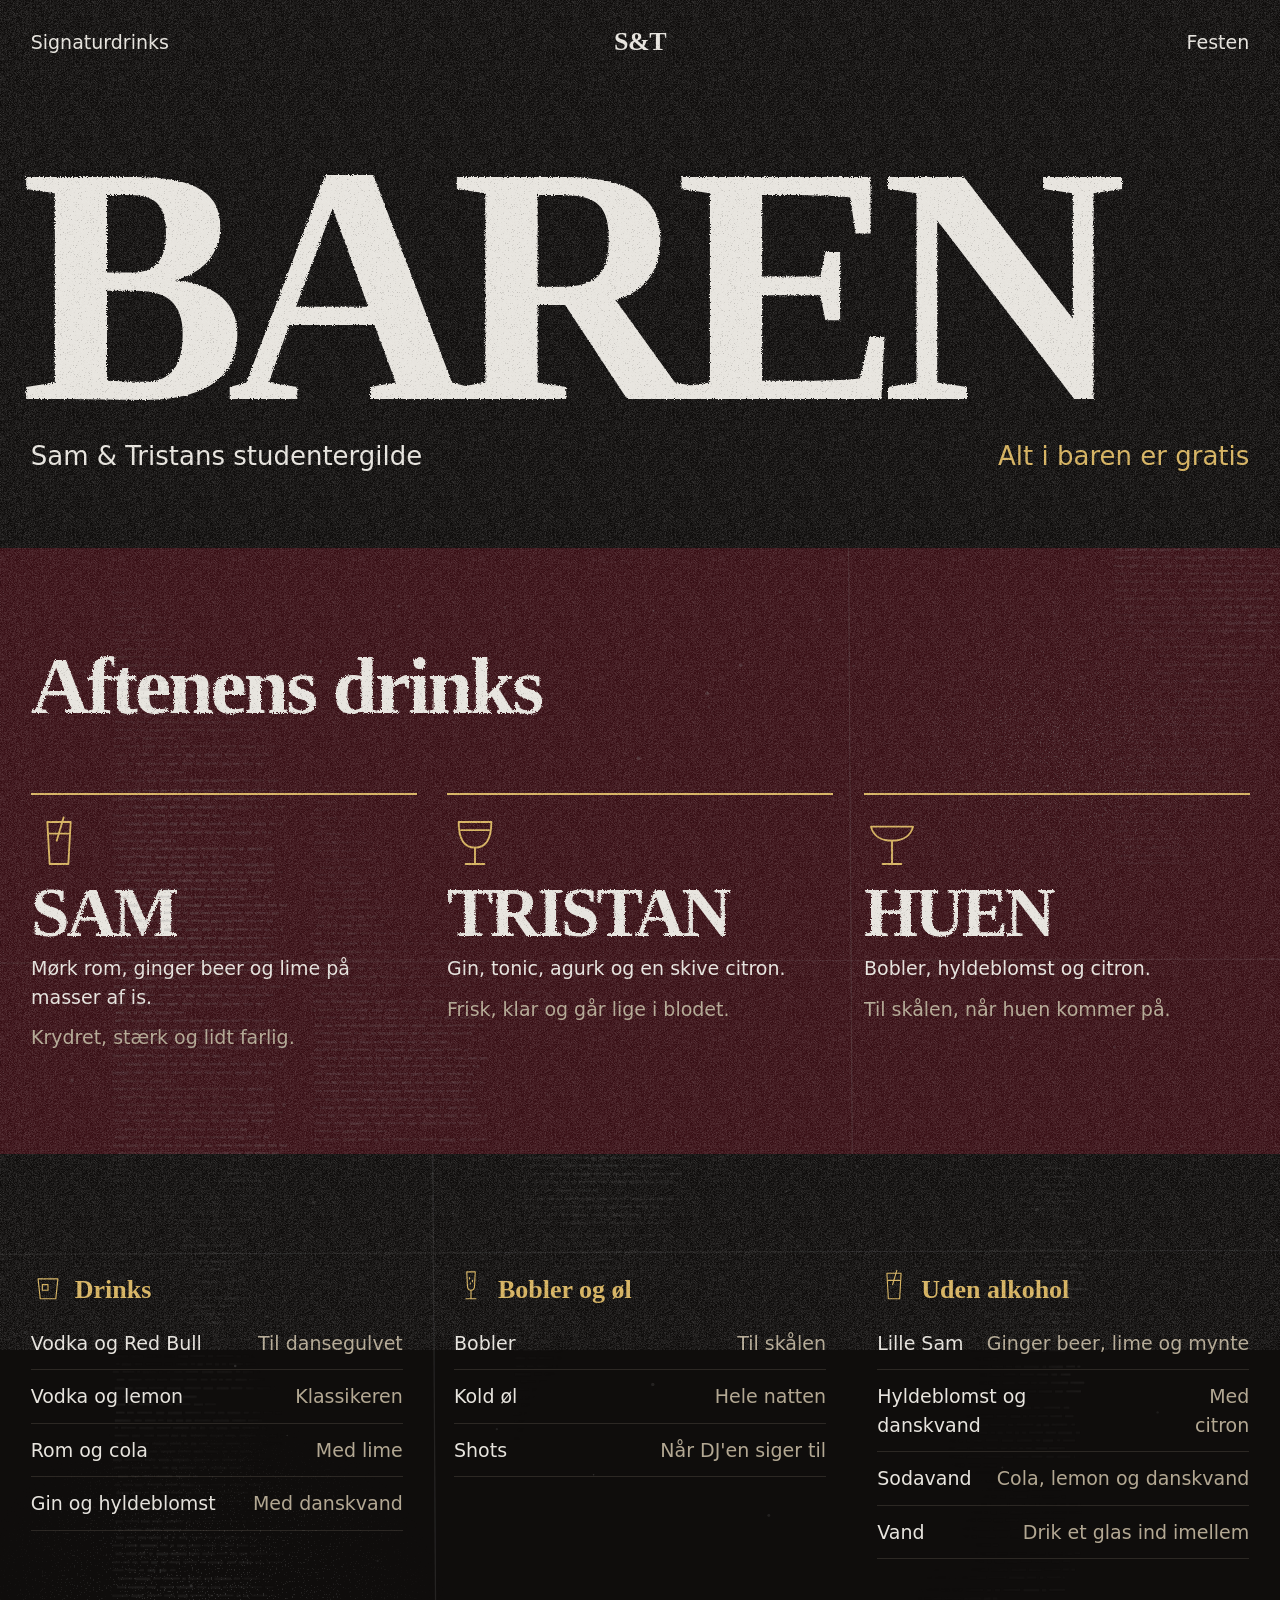
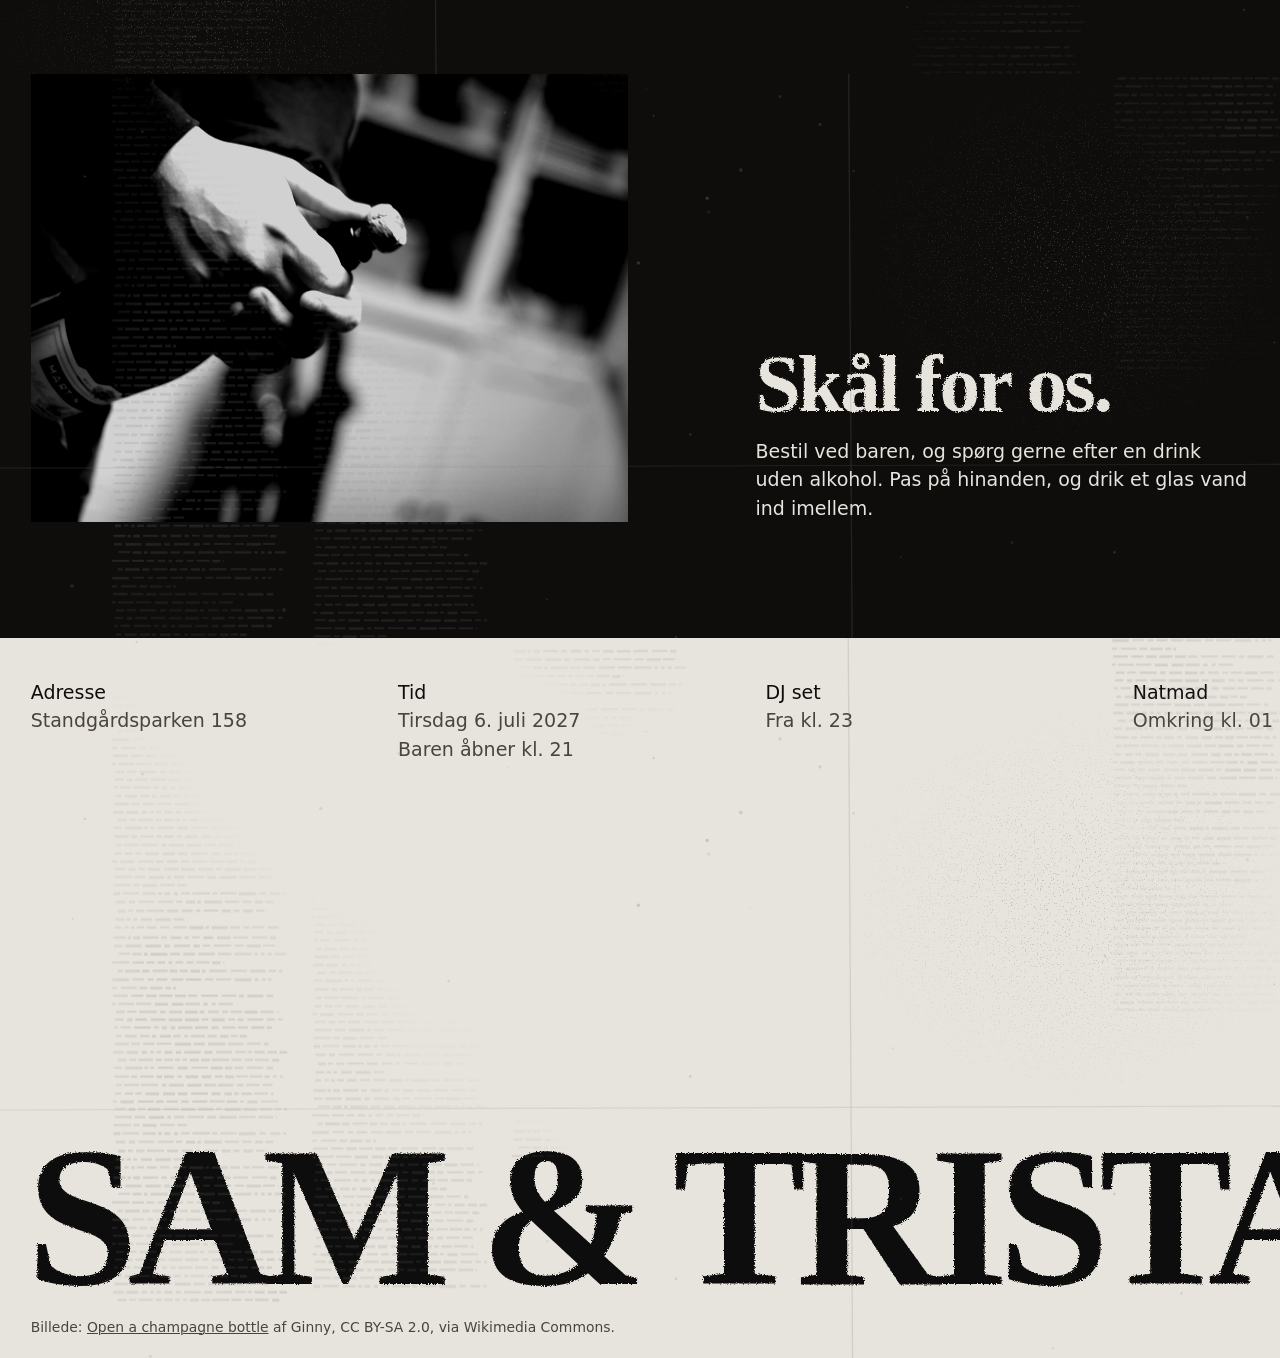
==== drinks/index.html @ c216efa0 "Drinkssiden, nyt drinkskort i A2, A3 og A5 og QR-kort til bordene Co-Authored-By: Claude Opus 5.5 <n" ====
<!doctype html>
<html lang="da">
<head>
<meta charset="utf-8">
<meta name="viewport" content="width=device-width, initial-scale=1">
<title>Baren hos Sam & Tristan</title>
<meta name="description" content="Drinkskortet til Sam & Tristans studentergilde, tirsdag 6. juli 2027.">
<meta name="robots" content="noindex, nofollow">
<meta name="theme-color" content="#0f0d0c">
<link rel="preconnect" href="https://api.fontshare.com">
<link rel="preconnect" href="https://cdn.fontshare.com" crossorigin>
<link href="https://api.fontshare.com/v2/css?f[]=zodiak@800&display=swap" rel="stylesheet">
<link href="https://api.fontshare.com/v2/css?f[]=general-sans@400,500&display=swap" rel="stylesheet">
<link rel="stylesheet" href="../style.css?v=10">
<style>
  /* Drinkssiden. Bygger på style.css og tilføjer kun det, siden selv har brug for. */
  .d-hero { padding: 0 0 clamp(32px, 6vw, 72px); }
  .d-hero .topbar { padding-bottom: clamp(40px, 8vw, 96px); }
  .d-title { padding: 0 var(--m); font: 800 26.5vw/.78 var(--display); letter-spacing: -.06em; text-transform: uppercase; margin-left: -.03em; }
  .d-sub { padding: 20px var(--m) 0; display: flex; justify-content: space-between; gap: 16px; flex-wrap: wrap; font-size: var(--step-lead); }
  .d-sub span:last-child { color: var(--accent); }

  .d-sig { padding: clamp(48px, 8vw, 120px) var(--m); display: grid; grid-template-columns: repeat(3, minmax(0, 1fr)); gap: clamp(16px, 2.4vw, 32px); background: var(--wine); }
  .d-sig h2 { grid-column: 1 / -1; font: 800 var(--step-head)/.9 var(--display); letter-spacing: -.035em; margin-bottom: clamp(16px, 3vw, 40px); }
  .sig { container-type: inline-size; border-top: 2px solid var(--accent); padding-top: 20px; display: grid; gap: 12px; align-content: start; }
  .sig .glas { width: 56px; height: 56px; color: var(--accent); }
  .sig h3 { font: 800 min(clamp(2.75rem, 1.5rem + 4vw, 5.5rem), 18cqw)/.85 var(--display); letter-spacing: -.045em; text-transform: uppercase; }
  .sig p { max-width: 30ch; }
  .sig small { color: var(--muted); font-size: var(--step-body); }

  .d-menu { padding: clamp(56px, 9vw, 140px) var(--m); display: grid; grid-template-columns: repeat(3, minmax(0, 1fr)); gap: clamp(32px, 4vw, 56px); }
  .gruppe h2 { display: flex; align-items: end; gap: 10px; font: 800 var(--step-lead)/1 var(--display); color: var(--accent); margin-bottom: 14px; }
  .gruppe .glas { width: 34px; height: 34px; flex: none; }
  .gruppe li { display: flex; justify-content: space-between; gap: 16px; padding: 12px 0; border-bottom: 1px solid #2c2824; }
  .gruppe li span:last-child { color: var(--muted); text-align: right; }

  .d-note { padding: 0 var(--m) clamp(56px, 9vw, 140px); display: grid; grid-template-columns: repeat(12, minmax(0, 1fr)); gap: 24px; align-items: end; }
  .d-note figure { grid-column: 1 / 7; aspect-ratio: 4 / 3; }
  .d-note div { grid-column: 8 / 13; display: grid; gap: 16px; }
  .d-note strong { font: 800 var(--step-head)/.9 var(--display); letter-spacing: -.035em; }

  @media (max-width: 900px) {
    .d-sig, .d-menu { grid-template-columns: 1fr; }
    .d-note figure, .d-note div { grid-column: 1 / -1; }
  }
</style>
<script>document.documentElement.classList.add('js')</script>
</head>
<body>
<svg width="0" height="0" style="position:absolute" aria-hidden="true"><filter id="blaek" x="-2%" y="-2%" width="104%" height="104%"><feTurbulence type="fractalNoise" baseFrequency=".85" numOctaves="2" seed="7"/><feDisplacementMap in="SourceGraphic" scale="3.5"/></filter></svg>

<header class="d-hero">
  <nav class="topbar">
    <a href="#signatur">Signaturdrinks</a>
    <a class="monogram" href="../" aria-label="Til forsiden">S&amp;T</a>
    <a href="../">Festen</a>
  </nav>
  <h1 class="d-title rough">Baren</h1>
  <p class="d-sub"><span>Sam &amp; Tristans studentergilde</span><span>Alt i baren er gratis</span></p>
</header>

<main>
<section class="d-sig" id="signatur" aria-labelledby="sig-h">
  <h2 id="sig-h" class="rough">Aftenens drinks</h2>
</section>

<section class="d-menu" id="menu" aria-label="Resten af baren"></section>

<section class="d-note" aria-label="Til sidst">
  <figure><img src="../img/champagne.jpg" width="1400" height="933" alt="Hænder der åbner en flaske champagne" loading="lazy"></figure>
  <div>
    <strong class="rough">Skål for os.</strong>
    <p>Bestil ved baren, og spørg gerne efter en drink uden alkohol. Pas på hinanden, og drik et glas vand ind imellem.</p>
  </div>
</section>
</main>

<footer class="foot">
  <div class="foot-cols">
    <div><p>Adresse</p><p>Standgårdsparken 158</p></div>
    <div><p>Tid</p><p>Tirsdag 6. juli 2027</p><p>Baren åbner kl. 21</p></div>
    <div><p>DJ set</p><p>Fra kl. 23</p></div>
    <div><p>Natmad</p><p>Omkring kl. 01</p></div>
  </div>
  <p class="wordmark rough" aria-hidden="true">Sam &amp; Tristan</p>
  <p class="credits">Billede: <a href="https://commons.wikimedia.org/w/index.php?curid=91272451">Open a champagne bottle</a> af Ginny, CC BY-SA 2.0, via Wikimedia Commons.</p>
</footer>

<script src="data.js?v=1"></script>
<script>
  const B = window.BAREN;
  document.getElementById('signatur').insertAdjacentHTML('beforeend', B.signatur.map((d) =>
    `<article class="sig">${B.svg(d.glas)}<h3 class="rough">${d.navn}</h3><p>${d.ind}.</p><small>${d.om}</small></article>`).join(''));
  document.getElementById('menu').innerHTML = B.grupper.map((g) =>
    `<div class="gruppe"><h2>${B.svg(g.glas)}${g.navn}</h2><ul>${g.liste.map(([a, b]) => `<li><span>${a}</span><span>${b}</span></li>`).join('')}</ul></div>`).join('');
</script>
</body>
</html>
---- style.css ----
:root {
  --bg: #0f0d0c;
  --surface: #1c1916;
  --ink: #e7e4de;
  --muted: #b3a893;
  --accent: #d6b25e;
  --accent-ink: #0f0d0c;
  --wine: #3a1016;
  --wine-step: #4b1820;

  --display: "Gambarino", "Times New Roman", serif;
  --text: "General Sans", system-ui, sans-serif;

  --step-small: clamp(0.8125rem, 0.79rem + 0.1vw, 0.875rem);
  --step-body: clamp(1.0625rem, 1rem + 0.25vw, 1.1875rem);
  --step-lead: clamp(1.25rem, 1.1rem + 0.7vw, 1.625rem);
  --step-head: clamp(2rem, 1.3rem + 3.2vw, 4rem);

  --m: clamp(20px, 2.4vw, 32px);
  --gap: clamp(120px, 14vw, 200px);
  --ease: cubic-bezier(.2, .7, .2, 1);
  --grain: url("data:image/svg+xml,%3Csvg xmlns='http://www.w3.org/2000/svg' width='220' height='220'%3E%3Cfilter id='n'%3E%3CfeTurbulence type='fractalNoise' baseFrequency='.9' numOctaves='3' stitchTiles='stitch'/%3E%3CfeColorMatrix type='saturate' values='0'/%3E%3C/filter%3E%3Crect width='100%25' height='100%25' filter='url(%23n)' opacity='.16'/%3E%3C/svg%3E");
}

*, *::before, *::after { box-sizing: border-box; }
html { -webkit-text-size-adjust: 100%; scroll-behavior: smooth; }
body {
  margin: 0;
  background: var(--bg);
  color: var(--ink);
  font: 400 var(--step-body)/1.5 var(--text);
  overflow-x: clip;
  background-image: var(--grain);
}
img { display: block; max-width: 100%; height: auto; }
h1, h2, h3, p, figure, dl, dd, ul { margin: 0; padding: 0; }
ul { list-style: none; }
a { color: inherit; }
::selection { background: var(--accent); color: var(--accent-ink); }
:focus-visible { outline: 3px solid var(--accent); outline-offset: 3px; }

.sr {
  position: absolute; width: 1px; height: 1px; overflow: hidden; /* taste-skill-ignore */
  clip: rect(0 0 0 0); white-space: nowrap;
}


/* Alle fotos får samme rå sort-hvide behandling */
figure { position: relative; overflow: hidden; background: var(--surface); }
figure::after {
  content: ""; position: absolute; inset: 0; pointer-events: none;
  background-image: var(--grain), var(--grain); background-size: 220px, 140px;
  mix-blend-mode: overlay; opacity: .9;
}
figure img, figure video {
  display: block;
  width: 100%; height: 100%; object-fit: cover;
  filter: grayscale(1) contrast(1.3) brightness(.9);
}

.h-big {
  font: 400 var(--step-head)/.95 var(--display);
  letter-spacing: -.02em;
  max-width: 14ch;
}
.h-mid {
  font: 400 var(--step-head)/.95 var(--display);
  letter-spacing: -.02em;
}

.btn {
  display: inline-flex; align-items: center; justify-content: center;
  min-height: 52px; padding: 0 28px;
  background: var(--accent); color: var(--accent-ink);
  font: 500 var(--step-body)/1 var(--text); text-decoration: none;
  border: 0; border-radius: 0; cursor: pointer;
  transition: background-color .18s, color .18s, transform .18s var(--ease);
}
.btn:hover { background: var(--ink); }
.btn:active { transform: scale(.97); }

/* ---------- Hero ---------- */
.hero {
  --sq: clamp(240px, 24vw, 360px);
  --fs: clamp(120px, 15vw, 230px);
  position: relative;
  min-height: 100svh;
  display: grid;
  grid-template-rows: auto 1fr auto auto;
  padding: 0 0 40px;
}
.topbar {
  display: grid; grid-template-columns: 1fr auto 1fr; align-items: center;
  padding: 28px var(--m) 0;
}
.topbar a { text-decoration: none; transition: color .18s; }
.topbar a:hover { color: var(--accent); }
.topbar a:last-child { justify-self: end; }
.monogram { font: 400 var(--step-lead)/1 var(--display); letter-spacing: -.02em; }

.band {
  position: relative; align-self: center;
  height: var(--sq);
  margin-top: 6vh;
  display: grid; place-items: center;
}
.hero-photo {
  position: absolute; left: 50%; top: 0;
  width: var(--sq); height: var(--sq);
  transform: translateX(-50%);
}
.hero-photo img {
  object-position: 68% 14%;
  filter: grayscale(1) contrast(1.25) brightness(.6);
  animation: drift 18s ease-in-out infinite alternate;
}
.line {
  position: absolute; left: 0; right: 0; top: 50%;
  transform: translateY(-52%);
  overflow: hidden; white-space: nowrap;
  font: 400 var(--fs)/1 var(--display);
  letter-spacing: -.03em;
}

.track {
  display: inline-flex; align-items: center; gap: .28em;
  padding-right: .28em;
  animation: slide 60s linear infinite;
}
.track i {
  display: inline-block; width: .16em; height: .16em;
  border-radius: 50%; background: currentColor;
}
@keyframes slide { to { transform: translateX(-50%); } }
@keyframes drift { from { transform: scale(1.02); } to { transform: scale(1.1) translateY(-2%); } }

.hero-copy {
  text-align: center;
  padding: 64px var(--m) 48px;
  display: grid; justify-items: center; gap: 16px;
}
.hero-title { font: 400 var(--step-head)/.95 var(--display); letter-spacing: -.02em; }
.hero-fact { font-size: var(--step-lead); color: var(--accent); }
.hero-lead { max-width: 40ch; margin-top: 8px; }
.hero-foot {
  display: flex; justify-content: space-between; align-items: center; gap: 24px;
  padding: 0 var(--m);
}

/* ---------- Intro ---------- */
.intro {
  display: grid;
  grid-template-columns: repeat(12, 1fr);
  column-gap: 24px;
  padding: var(--gap) var(--m) calc(var(--gap) * .6);
}
.intro-text { grid-column: 7 / 13; display: grid; gap: 28px; align-content: start; }
.statement {
  font-size: var(--step-lead);
  line-height: 1.25; text-indent: 3em; max-width: 30ch;
}
.intro-text p:last-child { max-width: 52ch; }
.intro-photo {
  grid-column: 1 / 6; grid-row: 1 / 3;
  aspect-ratio: 4 / 3; align-self: start;
  margin-top: 18vh;
}
.intro-note {
  grid-column: 7 / 10; grid-row: 2;
  align-self: end; font-size: var(--step-small); color: var(--muted); max-width: 26ch;
}

/* ---------- Aftenen ---------- */
.aftenen {
  background: var(--wine);
  display: grid;
  grid-template-columns: 1fr minmax(0, 600px) 1fr;
  gap: clamp(24px, 3vw, 56px);
  padding: var(--gap) var(--m);
  align-items: start;
}
.side { aspect-ratio: 4 / 5; }
.side-l { margin-top: 30vh; }
.side-r { margin-top: 8vh; }
.aftenen-col { container-type: inline-size; }
.giant {
  font: 400 27cqw/.8 var(--display);
  letter-spacing: -.04em;
  margin-left: -.03em;
}
.bars { margin-top: 28px; display: grid; gap: 6px; }
.bars details { background: var(--wine-step); }
.bars summary {
  list-style: none; cursor: pointer;
  display: grid; grid-template-columns: minmax(0, 1fr) auto minmax(0, 1fr); align-items: center; gap: 16px;
  min-height: 60px; padding: 0 20px;
  font-weight: 500;
  transition: background-color .18s;
}
.bars summary::-webkit-details-marker { display: none; }
.bars summary b { justify-self: center; text-align: center; font-weight: 400; color: var(--muted); font-variant-numeric: tabular-nums; }
.bars summary::after { justify-self: end; content: "+"; font: 400 var(--step-lead)/1 var(--text); margin-left: 8px; transition: transform .25s var(--ease); }
.bars details[open] summary::after { transform: rotate(45deg); }
.bars summary:hover { background: #561d26; }
.bars ul { padding: 4px 20px 0; display: grid; gap: 14px; }
.bars li { display: flex; justify-content: space-between; gap: 16px; font-variant-numeric: tabular-nums; }
.bars li span:last-child { text-align: right; color: var(--muted); }
.bars details p { padding: 16px 20px 22px; max-width: 48ch; }
.bars details ul:last-child { padding-bottom: 22px; }

/* ---------- Guldbillet ---------- */
.guld {
  display: grid;
  grid-template-columns: repeat(12, 1fr);
  column-gap: 24px;
  padding: var(--gap) var(--m);
  align-items: center;
}
.guld-photo { grid-column: 1 / 7; aspect-ratio: 4 / 5; }
.guld-photo img { object-position: 40% 50%; }
.guld-body { grid-column: 8 / 13; display: grid; gap: 28px; }
.guld-body > p { max-width: 46ch; }
.code label { display: block; margin-bottom: 10px; color: var(--muted); }
.code-row { display: flex; gap: 8px; flex-wrap: wrap; }
.code input {
  flex: 1 1 200px; min-height: 52px; padding: 0 16px;
  background: var(--surface); color: var(--ink);
  border: 2px solid var(--surface); border-radius: 0;
  font: 500 var(--step-body)/1 var(--text); letter-spacing: .08em; text-transform: uppercase;
  transition: border-color .18s;
}
.code input:focus { outline: none; border-color: var(--accent); }
.win:empty { display: none; }
.win {
  padding: 24px; background: var(--surface);
}
.win.ja { background: var(--accent); color: var(--accent-ink); }
.win strong { display: block; font: 400 var(--step-head)/.95 var(--display); letter-spacing: -.02em; margin-bottom: 12px; }
.prizes { display: grid; grid-template-columns: repeat(3, 1fr); gap: 20px; }
.prizes dt { font: 400 var(--step-lead)/1.05 var(--display); margin-bottom: 8px; color: var(--accent); }
.prizes dd { font-size: var(--step-small); color: var(--muted); }

/* ---------- Tilmeld ---------- */
.tilmeld { background: var(--accent) var(--grain); color: var(--accent-ink); }
.aftenen { background-image: var(--grain); }
.rsvp { padding: 48px var(--m) 24px; min-height: 70svh; display: grid; grid-template-rows: auto 1fr auto auto; }
.rsvp-top { display: grid; grid-template-columns: 1fr 1fr; gap: 40px; align-items: start; }
.rsvp-top p { margin-top: 14px; max-width: 40ch; }
.rsvp-top .rsvp-how { margin-top: 0; font-size: var(--step-lead); line-height: 1.3; max-width: 26ch; }
.bigword {
  grid-row: 3; align-self: end;
  display: flex; align-items: flex-end; justify-content: space-between; gap: 2vw;
  width: 100%; margin-top: 48px;
  color: inherit; text-decoration: none;
  font: 400 24vw/.78 var(--display); letter-spacing: -.045em;
  transition: color .15s;
}
.bigword svg { width: clamp(32px, 4vw, 56px); flex: none; margin-bottom: 2.4vw; transition: transform .25s var(--ease); }
.bigword:hover, .bigword:focus-visible { color: var(--ink); outline: none; }
.bigword:hover svg { transform: translate(6px, -6px); }
.bigword:active .bw-text { transform: scale(.985); }
.bw-text { display: inline-block; transform-origin: left bottom; transition: transform .15s; }
.rsvp-hint { grid-row: 4; margin-top: 12px; }

/* ---------- FAQ ---------- */
.faq {
  display: grid; grid-template-columns: repeat(12, 1fr); column-gap: 24px;
  padding: var(--gap) var(--m) calc(var(--gap) * .5);
}
.faq h2 { grid-column: 1 / 13; max-width: none; }
.qs { grid-column: 6 / 13; grid-row: 2; margin-top: 80px; display: grid; gap: 12px; align-content: start; }
.faq-photo { grid-column: 1 / 5; grid-row: 2; margin-top: 96px; aspect-ratio: 4 / 5; }
.faq-photo img { object-position: 55% 50%; }
.qs details { margin: 0 calc(min(24px, var(--m)) * -1); padding: 12px min(24px, var(--m)); transition: background-color .2s; }
.qs details[open] { background: var(--surface); }
.qs summary {
  list-style: none; cursor: pointer;
  display: flex; justify-content: space-between; align-items: center; gap: 20px;
  font-size: var(--step-lead); line-height: 1.3;
  transition: color .18s;
}
.qs summary:hover { color: var(--accent); }
.qs summary::-webkit-details-marker { display: none; }
.qs summary::after {
  content: ""; flex: none; width: 12px; height: 12px;
  border-right: 2px solid currentColor; border-bottom: 2px solid currentColor;
  transform: rotate(45deg) translate(-3px, -3px); transition: transform .25s var(--ease);
}
.qs details[open] summary::after { transform: rotate(225deg); }
.qs p { padding: 14px 0 8px; max-width: 48ch; }

/* ---------- Footer ---------- */
.foot {
  min-height: 80svh;
  display: grid; grid-template-rows: auto 1fr auto auto;
  background: var(--ink) var(--grain); color: var(--bg);
  padding: 40px var(--m) 20px;
}
.foot-cols { display: grid; grid-template-columns: repeat(4, 1fr); gap: 24px; }

.foot-cols p:first-child { font-weight: 500; }
.foot-cols p + p { color: #4a443c; }
.wordmark {
  grid-row: 3; justify-self: start; width: max-content;
  font: 400 15.6vw/.8 var(--display); letter-spacing: -.04em;
  white-space: nowrap; margin-left: -.02em;
}
.credits { grid-row: 4; margin-top: 20px; font-size: var(--step-small); color: #4a443c; max-width: 75ch; }
.credits a { text-decoration-thickness: 1px; }

/* ---------- Motion ---------- */
.js .rv { opacity: 0; transform: translateY(24px); transition: opacity .8s var(--ease), transform .8s var(--ease); transition-delay: var(--d, 0ms); }
.js .rv.in { opacity: 1; transform: none; }

@media (prefers-reduced-motion: reduce) {
  html { scroll-behavior: auto; }
  .track { animation: none; }
  .hero-photo img { animation: none; }
  .js .rv { opacity: 1; transform: none; transition: none; }
}

/* ---------- Tablet ---------- */
@media (max-width: 1000px) {
  .aftenen { grid-template-columns: 1fr 1fr; }
  .aftenen-col { grid-column: 1 / 3; grid-row: 1; }
  .side-l, .side-r { margin-top: 0; }
  .guld-photo { grid-column: 1 / 13; aspect-ratio: 16 / 10; margin-bottom: 48px; }
  .guld-body { grid-column: 1 / 13; }
  .qs { grid-column: 5 / 13; }
  .foot { min-height: 0; row-gap: 20svh; }
}

/* ---------- Telefon ---------- */
@media (max-width: 640px) {
  .hero { --sq: 46vw; --fs: 30vw; padding-bottom: 20px; }
  .band { margin-top: 10vh; }
  .hero-copy { padding: 56px var(--m) 32px; }

  .hero-foot { flex-direction: column; align-items: stretch; text-align: center; gap: 16px; }
  .hero-foot .btn { width: 100%; }

  .intro { display: block; }
  .statement { text-indent: 0; }
  .intro-photo { width: 64%; margin: 48px 0 0 auto; aspect-ratio: 4 / 5; }
  .intro-note { margin-top: 16px; }

  .aftenen { padding-left: 16px; padding-right: 16px; gap: 16px; }
  .side { aspect-ratio: 1; }

  .guld-photo { aspect-ratio: 4 / 5; }
  .prizes { grid-template-columns: 1fr; gap: 16px; }

  .rsvp { min-height: 0; }
  .rsvp-top { grid-template-columns: 1fr; gap: 28px; }
  .bigword { font-size: 25vw; margin-top: 56px; }

  .qs { grid-column: 1 / 13; grid-row: 3; margin-top: 48px; }
  .faq-photo { grid-column: 4 / 13; margin-top: 40px; }
  .qs details { margin: 0 calc(var(--m) * -1); padding: 12px var(--m); }


  .foot-cols { grid-template-columns: 1fr 1fr; row-gap: 32px; }
}

/* ---------- Rå udgave: tungere skrift, grovere korn ----------
   Alt herunder kan slettes for at komme tilbage til den rolige udgave. */
:root {
  --display: "Zodiak", "Gambarino", "Times New Roman", serif;
  --step-head: clamp(2.5rem, 1.4rem + 4.6vw, 5.75rem);
  --grain: url("data:image/svg+xml,%3Csvg xmlns='http://www.w3.org/2000/svg' width='260' height='260'%3E%3Cfilter id='n'%3E%3CfeTurbulence type='fractalNoise' baseFrequency='.62' numOctaves='3' stitchTiles='stitch'/%3E%3CfeColorMatrix type='saturate' values='0'/%3E%3C/filter%3E%3Crect width='100%25' height='100%25' filter='url(%23n)' opacity='.3'/%3E%3C/svg%3E");
}
body { background-size: 260px; }
figure::after { background-size: 260px, 120px; opacity: 1; }
figure img, figure video { filter: grayscale(1) contrast(1.6) brightness(.82); }
.hero-photo img { filter: grayscale(1) contrast(1.5) brightness(.55); }

.hero-title, .h-big, .h-mid, .giant, .win strong, .prizes dt, .monogram, .wordmark, .line, .bigword {
  font-weight: 800;
}
.rough { filter: url(#blaek); }

.hero { --fs: clamp(130px, 17vw, 280px); }
.line { text-transform: uppercase; letter-spacing: -.04em; }
.hero-title { letter-spacing: -.035em; line-height: .9; max-width: 16ch; }
.h-big, .h-mid { letter-spacing: -.035em; line-height: .9; }
.aftenen-col { min-width: 0; }
.giant { font-size: 19.5cqw; text-transform: uppercase; letter-spacing: -.05em; line-height: .82; }
.bigword { font-size: 17vw; text-transform: uppercase; letter-spacing: -.05em; }
.hero { --sq: clamp(220px, 21vw, 320px); }
.hero-copy { padding-top: 44px; padding-bottom: 36px; }
.band { margin-top: 3vh; }
.wordmark { text-transform: uppercase; letter-spacing: -.05em; }
.hero-fact { font-weight: 500; letter-spacing: .01em; }
.prizes-tease { color: var(--accent); font-size: clamp(1.75rem, 1.2rem + 1.8vw, 2.75rem); }

@media (max-width: 1000px) {
  .aftenen { grid-template-columns: minmax(0, 1fr) minmax(0, 1fr); }
  .bigword { font-size: 15vw; }
  .rsvp-top .rsvp-how { font-size: var(--step-body); }
}
@media (max-width: 640px) {
  .hero { --fs: 26vw; }
  .bigword { font-size: 16vw; }
  .hero { --sq: 46vw; }
}

/* ---------- Filmkorn over alt ----------
   Ét lag korn ligger over hele siden, også tekst og billeder, i stedet for korn i baggrundene.
   Slet denne blok for at komme tilbage til korn kun i baggrunden. */
:root {
  --film: url("data:image/svg+xml,%3Csvg xmlns='http://www.w3.org/2000/svg' width='240' height='240'%3E%3Cfilter id='f'%3E%3CfeTurbulence type='fractalNoise' baseFrequency='.78' numOctaves='3' stitchTiles='stitch'/%3E%3CfeColorMatrix type='saturate' values='0'/%3E%3CfeComponentTransfer%3E%3CfeFuncR type='linear' slope='3.2' intercept='-1.1'/%3E%3CfeFuncG type='linear' slope='3.2' intercept='-1.1'/%3E%3CfeFuncB type='linear' slope='3.2' intercept='-1.1'/%3E%3C/feComponentTransfer%3E%3C/filter%3E%3Crect width='100%25' height='100%25' filter='url(%23f)'/%3E%3C/svg%3E");
}
body, .aftenen, .tilmeld, .foot { background-image: none; }
figure::after { display: none; }
body::after {
  content: ""; position: fixed; z-index: 100; pointer-events: none;
  inset: -50%; width: 200%; height: 200%;
  background-image: var(--film); background-size: 120px;
  opacity: .22; mix-blend-mode: hard-light;
  animation: korn 1s steps(8) infinite;
  will-change: transform;
}
@keyframes korn {
  0% { transform: translate(0, 0); }
  12% { transform: translate(-3%, 2%); }
  25% { transform: translate(2%, -4%); }
  37% { transform: translate(-4%, -1%); }
  50% { transform: translate(3%, 3%); }
  62% { transform: translate(-2%, 4%); }
  75% { transform: translate(4%, -2%); }
  87% { transform: translate(-1%, -3%); }
  100% { transform: translate(0, 0); }
}
@media (prefers-reduced-motion: reduce) { body::after { animation: none; } }

/* ---------- Slidt fotokopi: svag gennemslagstekst, tynde folder og tonerprikker ----------
   Teksturen laves af tools/kopi.py. Slet denne blok for kun at have filmkornet. */
.hero, main > section, .foot { position: relative; }
.hero::before, main > section::before, .foot::before {
  content: ""; position: absolute; inset: 0; z-index: 3; pointer-events: none;
  background: url(img/kopi-a.svg) center / cover no-repeat;
  mix-blend-mode: difference; opacity: .2;
}
main > section:nth-child(even)::before { background-image: url(img/kopi-b.svg); }
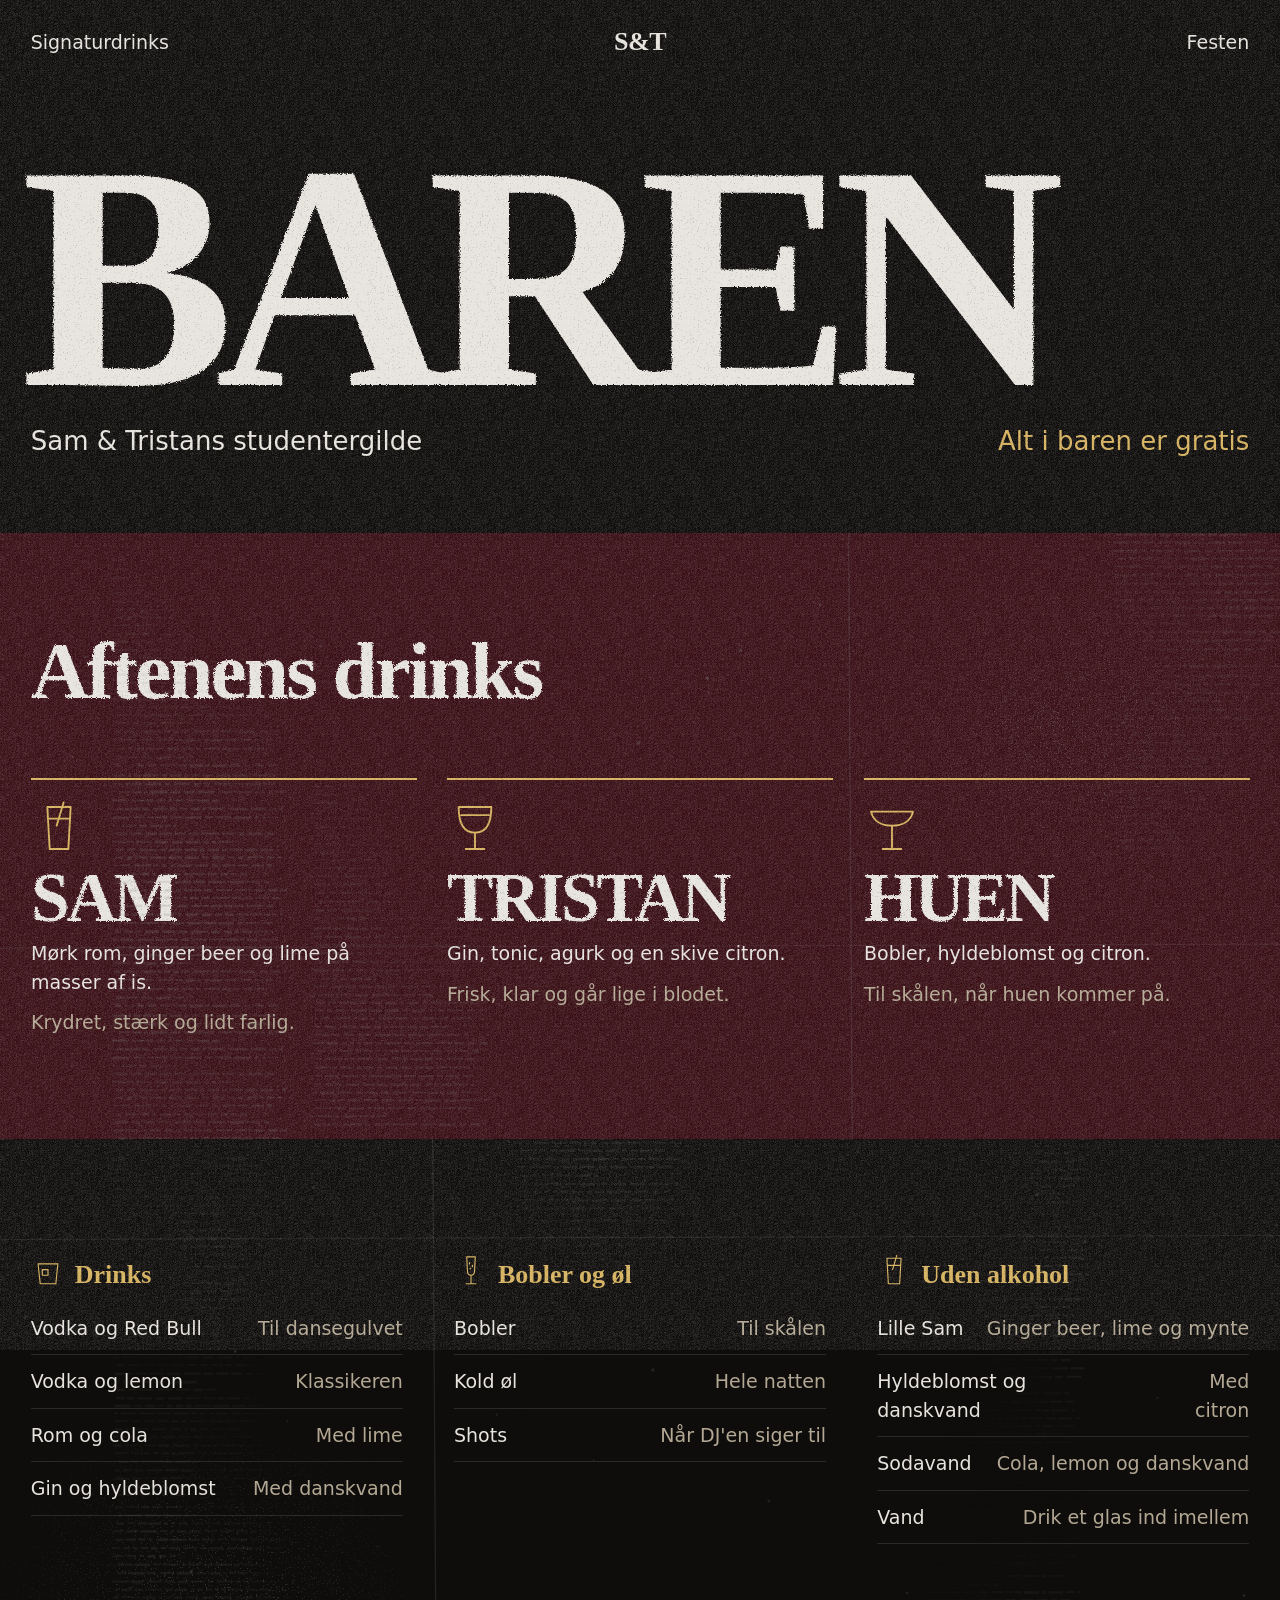
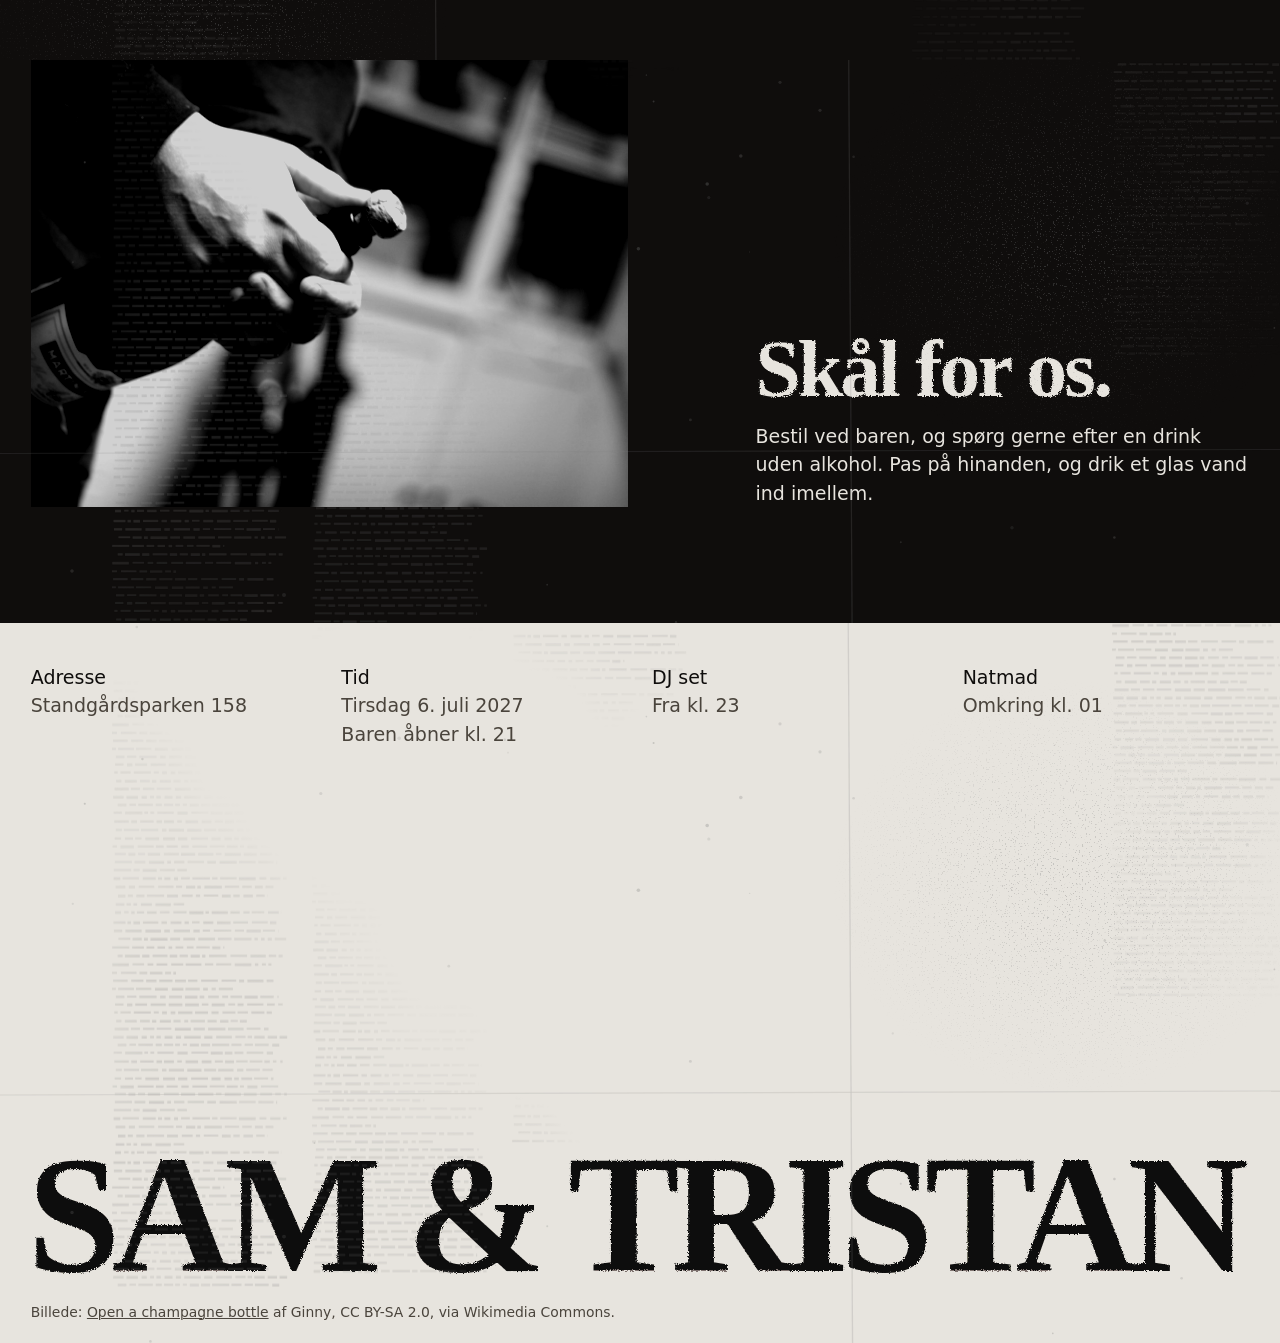
==== commit e564cfcd: "Drinkssiden: tilpas navnet i bunden til skærmen, så siden ikke er for bred på telefonen Co-Authored-" ====
--- a/drinks/index.html
+++ b/drinks/index.html
@@ -16,7 +16,7 @@
   /* Drinkssiden. Bygger på style.css og tilføjer kun det, siden selv har brug for. */
   .d-hero { padding: 0 0 clamp(32px, 6vw, 72px); }
   .d-hero .topbar { padding-bottom: clamp(40px, 8vw, 96px); }
-  .d-title { padding: 0 var(--m); font: 800 26.5vw/.78 var(--display); letter-spacing: -.06em; text-transform: uppercase; margin-left: -.03em; }
+  .d-title { padding: 0 var(--m); font: 800 25vw/.78 var(--display); letter-spacing: -.06em; text-transform: uppercase; margin-left: -.03em; }
   .d-sub { padding: 20px var(--m) 0; display: flex; justify-content: space-between; gap: 16px; flex-wrap: wrap; font-size: var(--step-lead); }
   .d-sub span:last-child { color: var(--accent); }
 
@@ -87,6 +87,7 @@
 </footer>
 
 <script src="data.js?v=1"></script>
+<script src="../app.js?v=8"></script>
 <script>
   const B = window.BAREN;
   document.getElementById('signatur').insertAdjacentHTML('beforeend', B.signatur.map((d) =>
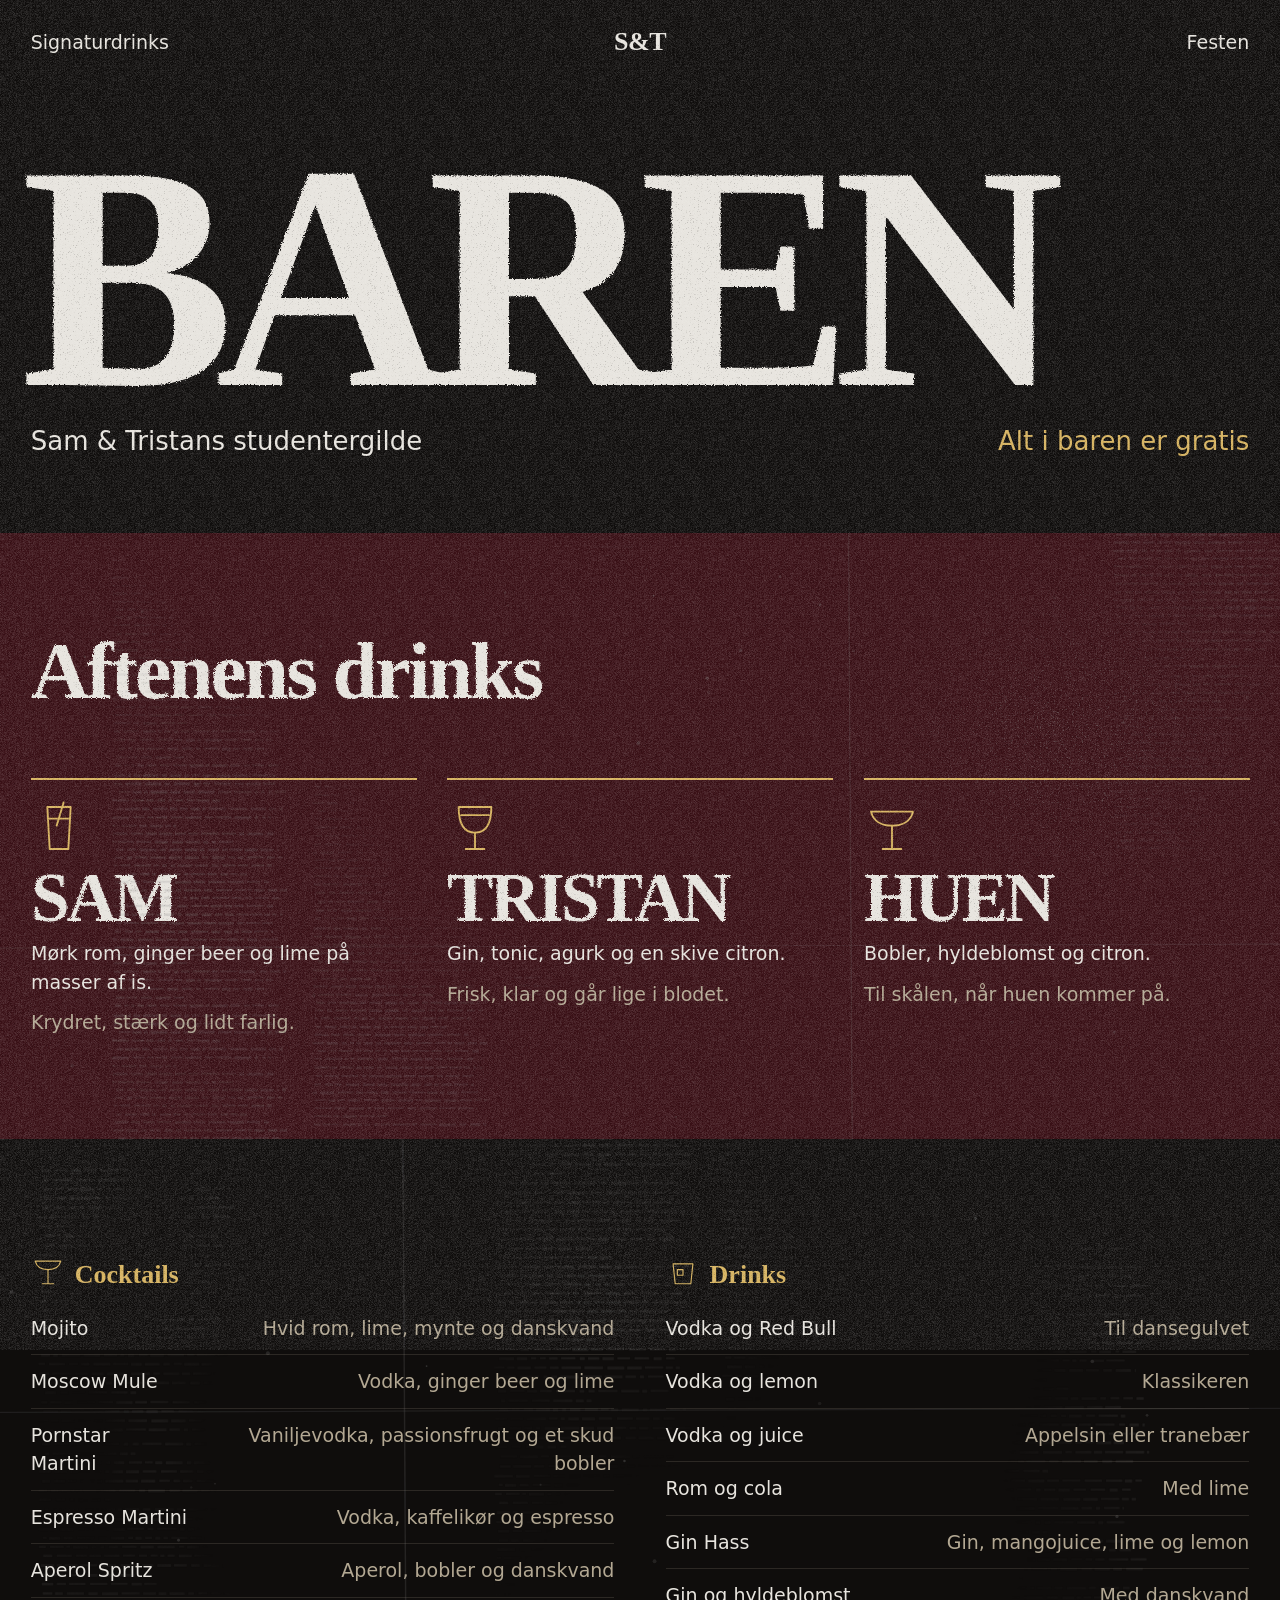
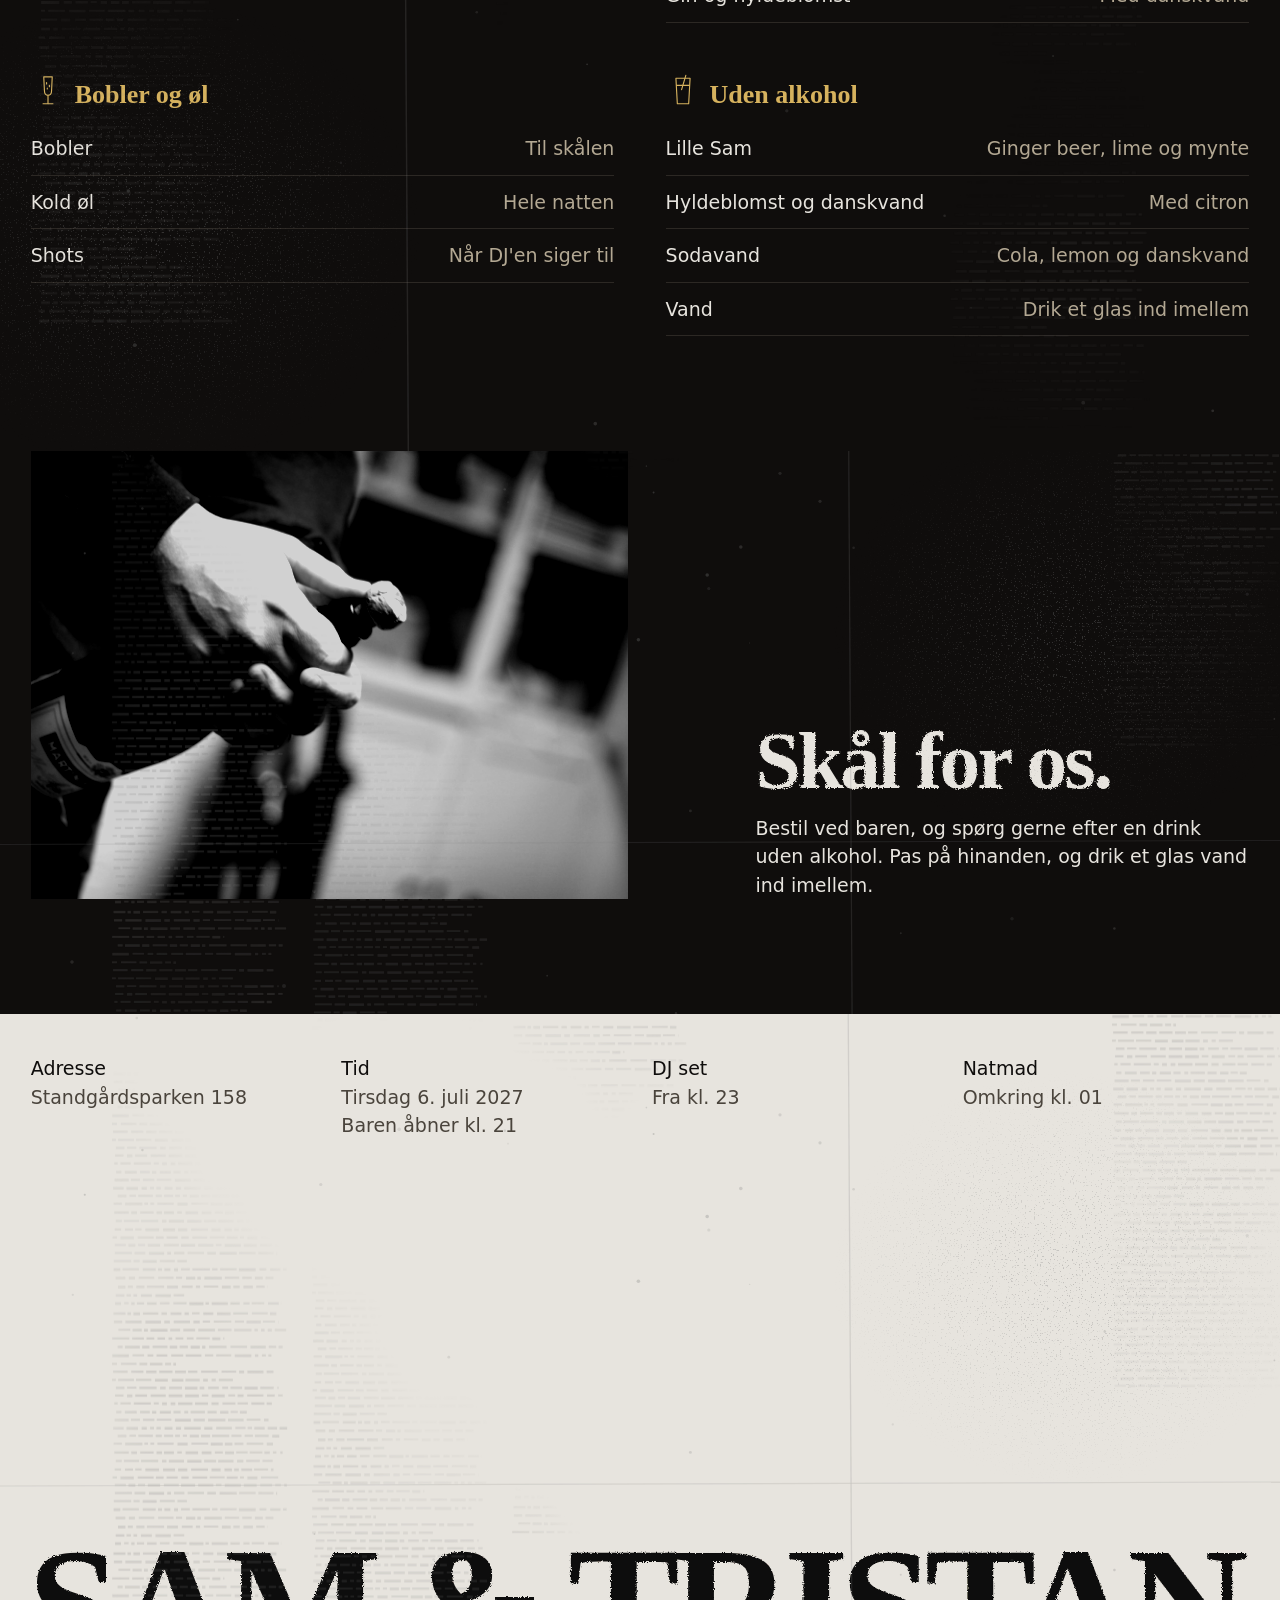
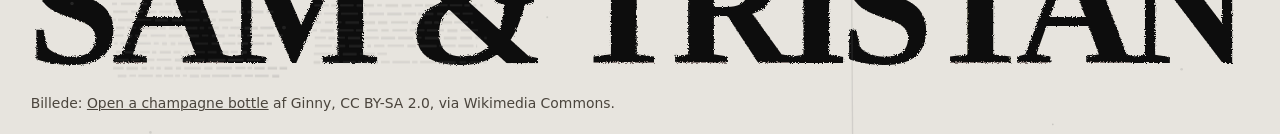
==== commit b8b359fa: "Flere drinks: cocktails, Gin Hass og vodka og juice Co-Authored-By: Claude Opus 5.5 <noreply@anthrop" ====
--- a/drinks/index.html
+++ b/drinks/index.html
@@ -28,7 +28,7 @@
   .sig p { max-width: 30ch; }
   .sig small { color: var(--muted); font-size: var(--step-body); }
 
-  .d-menu { padding: clamp(56px, 9vw, 140px) var(--m); display: grid; grid-template-columns: repeat(3, minmax(0, 1fr)); gap: clamp(32px, 4vw, 56px); }
+  .d-menu { padding: clamp(56px, 9vw, 140px) var(--m); display: grid; grid-template-columns: repeat(2, minmax(0, 1fr)); gap: clamp(32px, 4vw, 56px); }
   .gruppe h2 { display: flex; align-items: end; gap: 10px; font: 800 var(--step-lead)/1 var(--display); color: var(--accent); margin-bottom: 14px; }
   .gruppe .glas { width: 34px; height: 34px; flex: none; }
   .gruppe li { display: flex; justify-content: space-between; gap: 16px; padding: 12px 0; border-bottom: 1px solid #2c2824; }
@@ -86,7 +86,7 @@
   <p class="credits">Billede: <a href="https://commons.wikimedia.org/w/index.php?curid=91272451">Open a champagne bottle</a> af Ginny, CC BY-SA 2.0, via Wikimedia Commons.</p>
 </footer>
 
-<script src="data.js?v=1"></script>
+<script src="data.js?v=2"></script>
 <script src="../app.js?v=8"></script>
 <script>
   const B = window.BAREN;
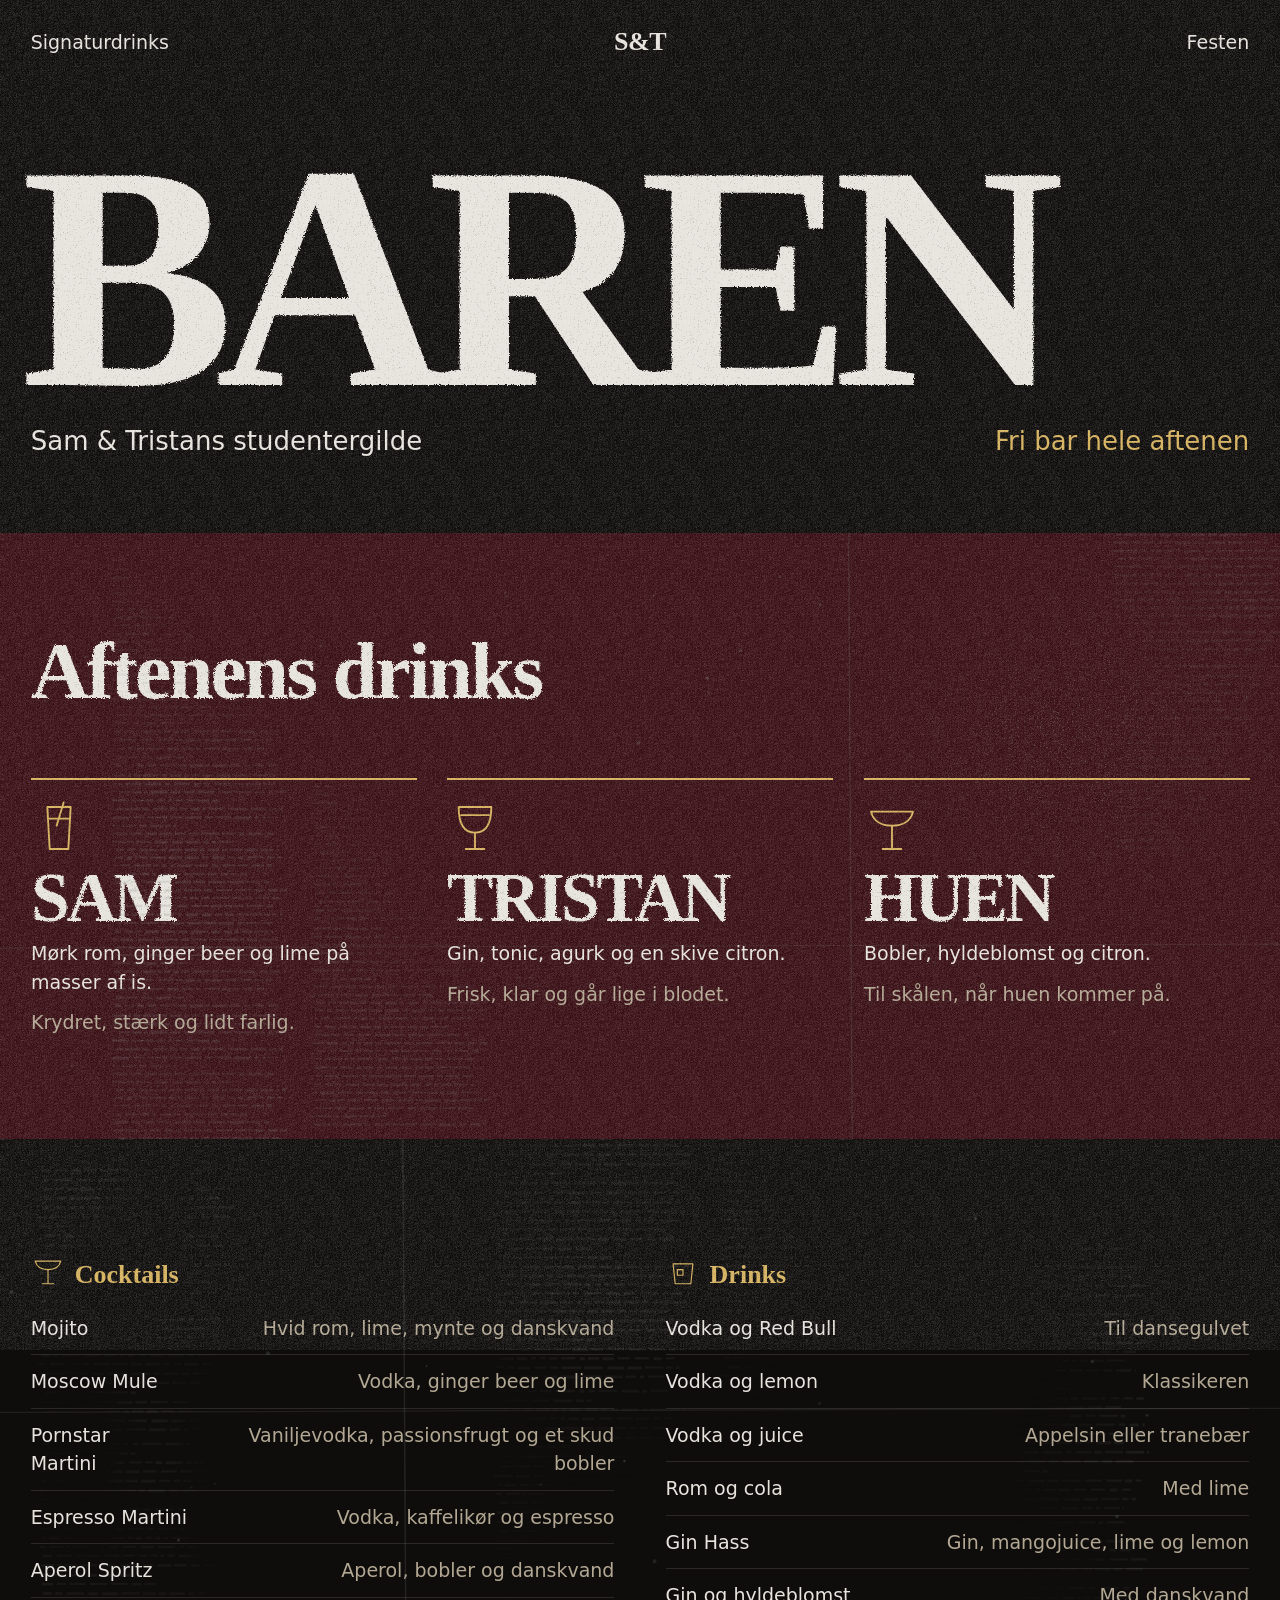
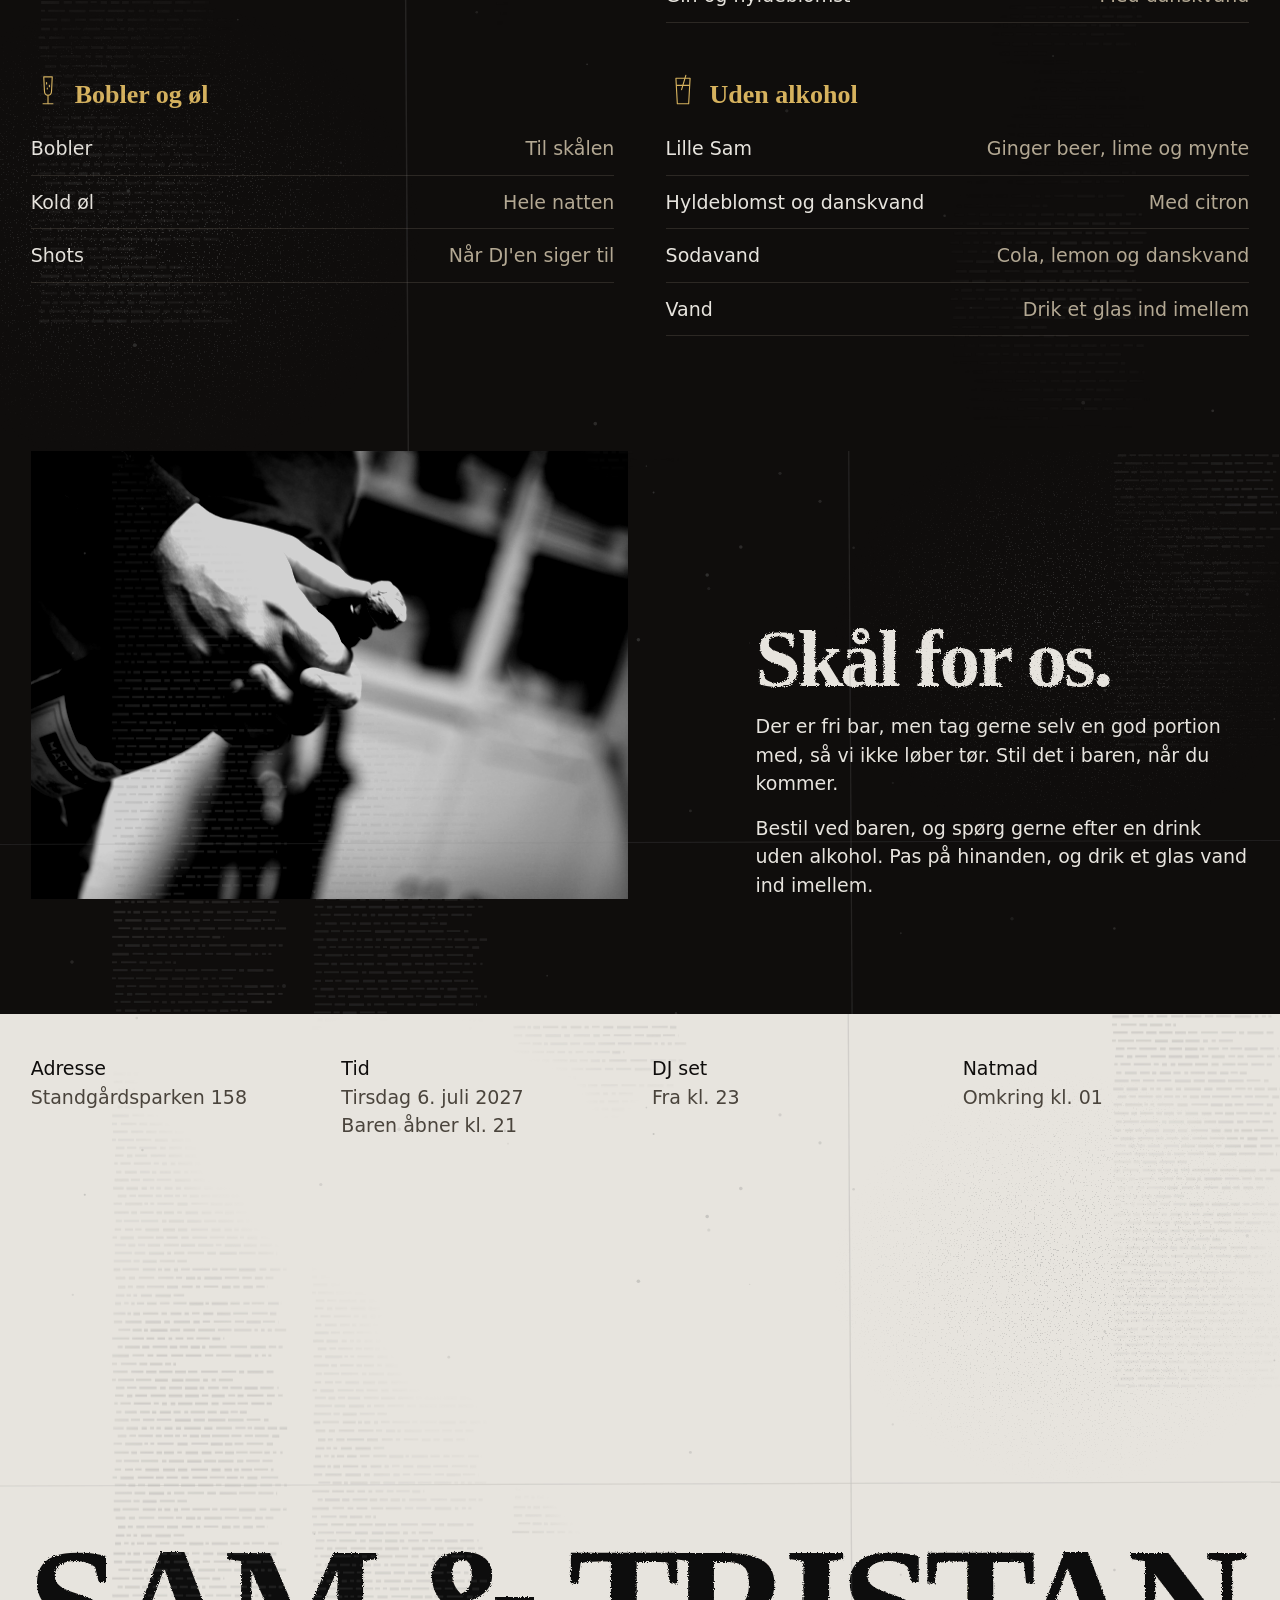
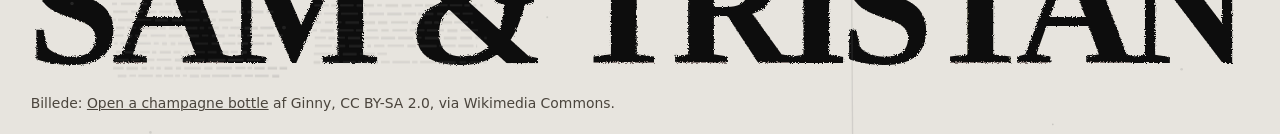
==== commit d52b39b0: "Fri bar, men tag gerne selv en god portion med Co-Authored-By: Claude Opus 5.5 <noreply@anthropic.co" ====
--- a/drinks/index.html
+++ b/drinks/index.html
@@ -56,7 +56,7 @@
     <a href="../">Festen</a>
   </nav>
   <h1 class="d-title rough">Baren</h1>
-  <p class="d-sub"><span>Sam &amp; Tristans studentergilde</span><span>Alt i baren er gratis</span></p>
+  <p class="d-sub"><span>Sam &amp; Tristans studentergilde</span><span>Fri bar hele aftenen</span></p>
 </header>
 
 <main>
@@ -70,6 +70,7 @@
   <figure><img src="../img/champagne.jpg" width="1400" height="933" alt="Hænder der åbner en flaske champagne" loading="lazy"></figure>
   <div>
     <strong class="rough">Skål for os.</strong>
+    <p>Der er fri bar, men tag gerne selv en god portion med, så vi ikke løber tør. Stil det i baren, når du kommer.</p>
     <p>Bestil ved baren, og spørg gerne efter en drink uden alkohol. Pas på hinanden, og drik et glas vand ind imellem.</p>
   </div>
 </section>
